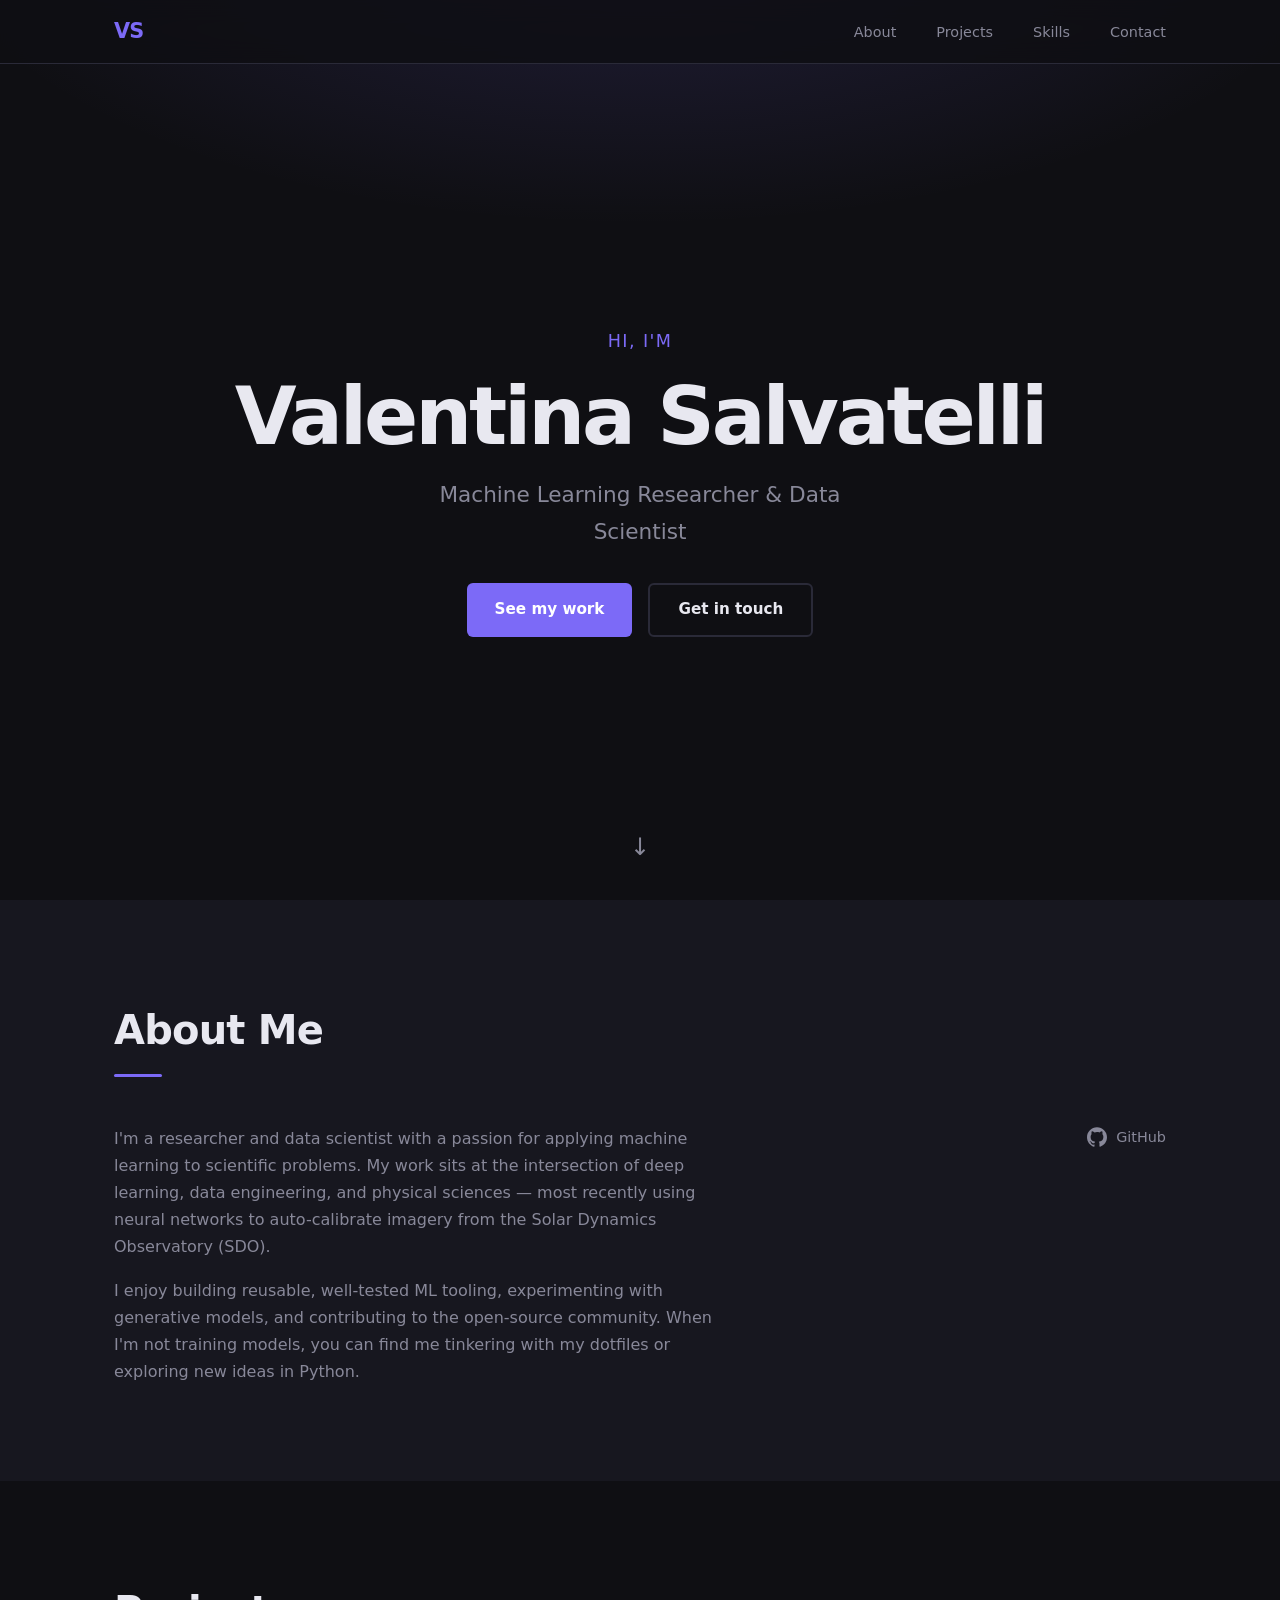
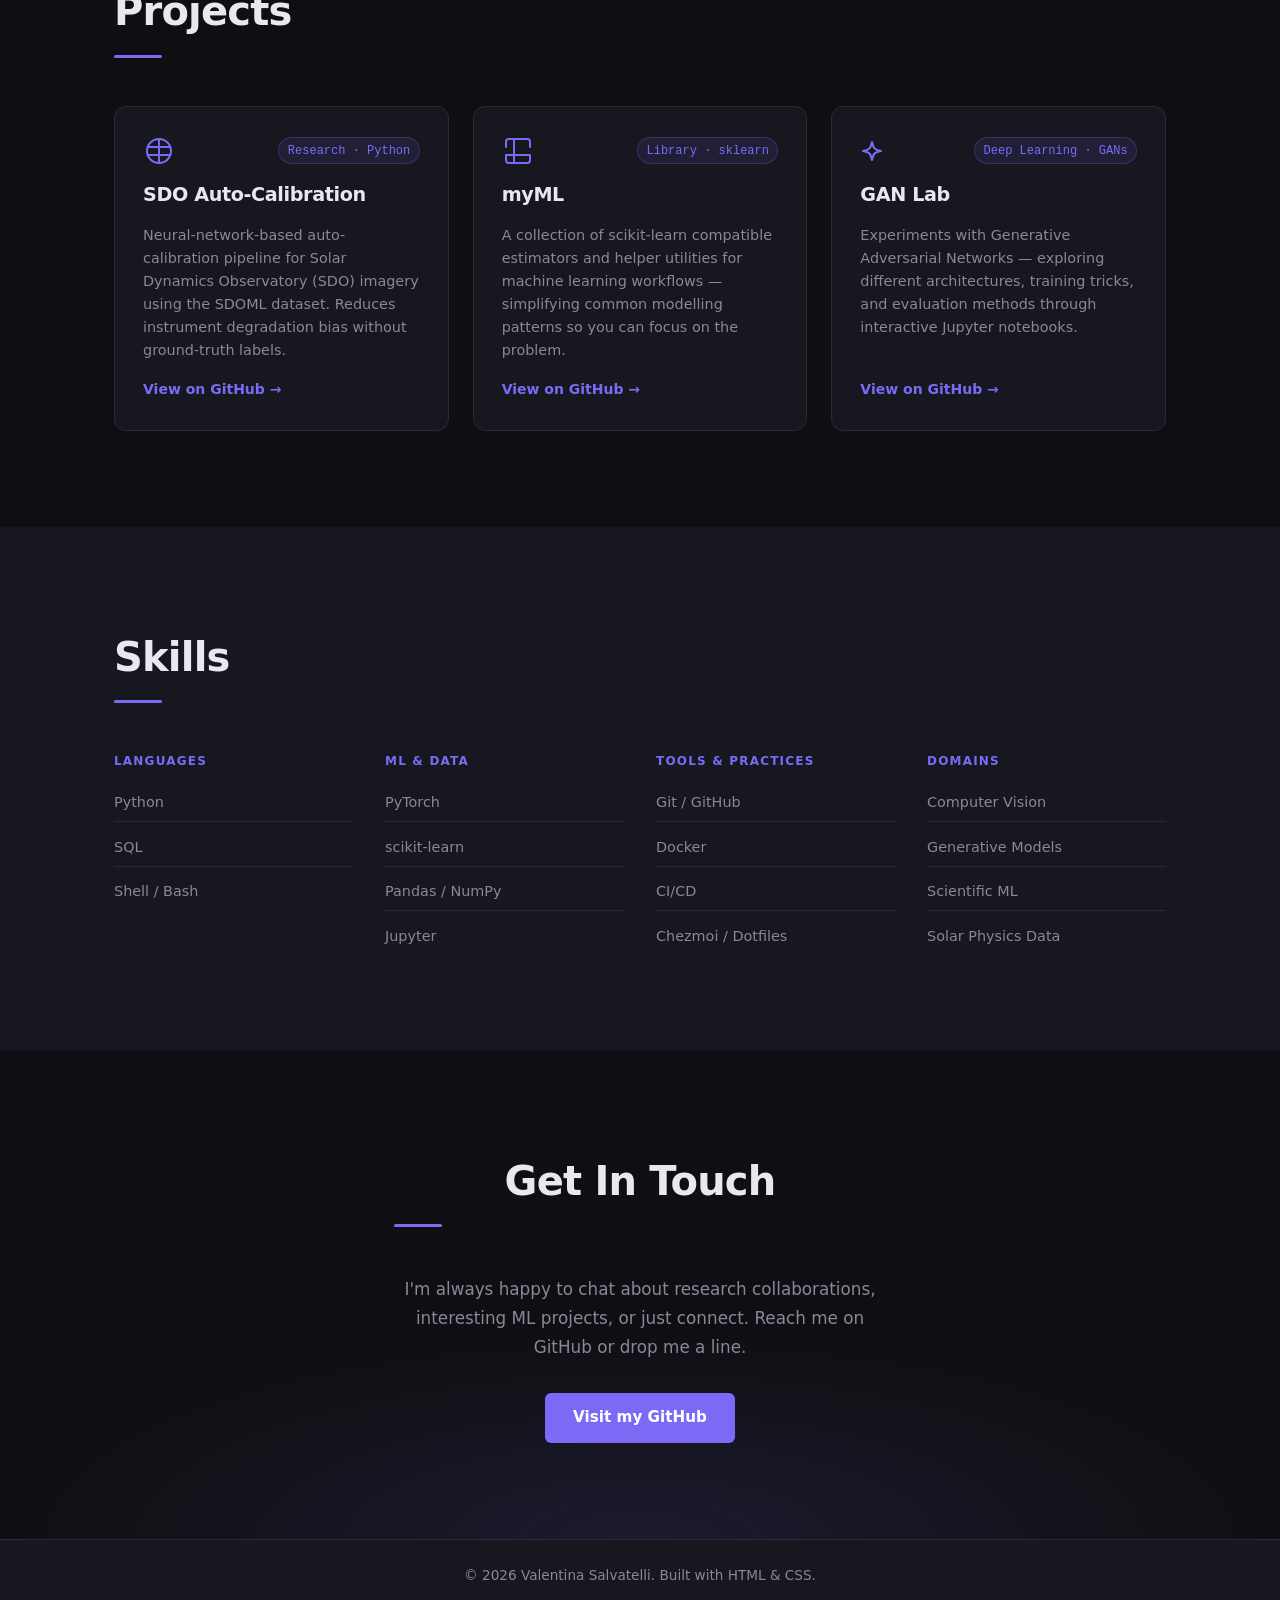
==== index.html @ bac8265a "Add personal website: index.html, style.css, script.js" ====
<!DOCTYPE html>
<html lang="en">
<head>
  <meta charset="UTF-8" />
  <meta name="viewport" content="width=device-width, initial-scale=1.0" />
  <meta name="description" content="Valentina Salvatelli – Machine Learning Researcher & Data Scientist" />
  <title>Valentina Salvatelli</title>
  <link rel="stylesheet" href="style.css" />
</head>
<body>

  <!-- ── Navigation ───────────────────────────────────────────────── -->
  <header>
    <nav class="nav container">
      <a class="nav__logo" href="#hero">VS</a>
      <button class="nav__toggle" aria-label="Toggle menu" aria-expanded="false">
        <span></span><span></span><span></span>
      </button>
      <ul class="nav__links">
        <li><a href="#about">About</a></li>
        <li><a href="#projects">Projects</a></li>
        <li><a href="#skills">Skills</a></li>
        <li><a href="#contact">Contact</a></li>
      </ul>
    </nav>
  </header>

  <main>

    <!-- ── Hero ─────────────────────────────────────────────────────── -->
    <section id="hero" class="hero">
      <div class="hero__inner container">
        <p class="hero__greeting">Hi, I'm</p>
        <h1 class="hero__name">Valentina Salvatelli</h1>
        <p class="hero__tagline">Machine Learning Researcher &amp; Data Scientist</p>
        <div class="hero__cta">
          <a class="btn btn--primary" href="#projects">See my work</a>
          <a class="btn btn--outline" href="#contact">Get in touch</a>
        </div>
      </div>
      <div class="hero__scroll-hint" aria-hidden="true">↓</div>
    </section>

    <!-- ── About ─────────────────────────────────────────────────────── -->
    <section id="about" class="section about">
      <div class="container">
        <h2 class="section__title">About Me</h2>
        <div class="about__grid">
          <div class="about__text">
            <p>
              I'm a researcher and data scientist with a passion for applying
              machine learning to scientific problems. My work sits at the
              intersection of deep learning, data engineering, and physical
              sciences — most recently using neural networks to auto-calibrate
              imagery from the Solar Dynamics Observatory (SDO).
            </p>
            <p>
              I enjoy building reusable, well-tested ML tooling, experimenting
              with generative models, and contributing to the open-source
              community. When I'm not training models, you can find me tinkering
              with my dotfiles or exploring new ideas in Python.
            </p>
          </div>
          <div class="about__links">
            <a class="social-link" href="https://github.com/vale-salvatelli" target="_blank" rel="noopener noreferrer">
              <svg class="social-link__icon" viewBox="0 0 24 24" aria-hidden="true" fill="currentColor">
                <path d="M12 .297c-6.63 0-12 5.373-12 12 0 5.303 3.438 9.8 8.205 11.385.6.113.82-.258.82-.577 0-.285-.01-1.04-.015-2.04-3.338.724-4.042-1.61-4.042-1.61-.546-1.387-1.333-1.756-1.333-1.756-1.089-.745.083-.729.083-.729 1.205.084 1.84 1.236 1.84 1.236 1.07 1.835 2.809 1.305 3.495.998.108-.776.418-1.305.76-1.605-2.665-.3-5.466-1.332-5.466-5.93 0-1.31.465-2.38 1.235-3.22-.135-.303-.54-1.523.105-3.176 0 0 1.005-.322 3.3 1.23a11.52 11.52 0 0 1 3.003-.404c1.02.005 2.047.138 3.006.404 2.29-1.552 3.293-1.23 3.293-1.23.645 1.653.24 2.873.12 3.176.765.84 1.23 1.91 1.23 3.22 0 4.61-2.805 5.625-5.475 5.92.42.36.81 1.096.81 2.22 0 1.605-.015 2.896-.015 3.286 0 .315.21.69.825.57C20.565 22.092 24 17.592 24 12.297c0-6.627-5.373-12-12-12"/>
              </svg>
              GitHub
            </a>
          </div>
        </div>
      </div>
    </section>

    <!-- ── Projects ───────────────────────────────────────────────────── -->
    <section id="projects" class="section projects">
      <div class="container">
        <h2 class="section__title">Projects</h2>
        <div class="projects__grid">

          <article class="card">
            <div class="card__header">
              <svg class="card__icon" viewBox="0 0 24 24" aria-hidden="true" fill="none" stroke="currentColor" stroke-width="1.5">
                <path stroke-linecap="round" stroke-linejoin="round" d="M12 3c4.97 0 9 4.03 9 9s-4.03 9-9 9-9-4.03-9-9 4.03-9 9-9zm0 0v18M3.6 9h16.8M3.6 15h16.8"/>
              </svg>
              <span class="card__tag">Research · Python</span>
            </div>
            <h3 class="card__title">SDO Auto-Calibration</h3>
            <p class="card__desc">
              Neural-network-based auto-calibration pipeline for Solar Dynamics
              Observatory (SDO) imagery using the SDOML dataset. Reduces
              instrument degradation bias without ground-truth labels.
            </p>
            <a class="card__link" href="https://github.com/vale-salvatelli/sdo-autocal_pub" target="_blank" rel="noopener noreferrer">
              View on GitHub →
            </a>
          </article>

          <article class="card">
            <div class="card__header">
              <svg class="card__icon" viewBox="0 0 24 24" aria-hidden="true" fill="none" stroke="currentColor" stroke-width="1.5">
                <path stroke-linecap="round" stroke-linejoin="round" d="M9 3H5a2 2 0 0 0-2 2v4m6-6h10a2 2 0 0 1 2 2v4M9 3v18m0 0h10a2 2 0 0 0 2-2v-4M9 21H5a2 2 0 0 1-2-2v-4m0 0h18"/>
              </svg>
              <span class="card__tag">Library · sklearn</span>
            </div>
            <h3 class="card__title">myML</h3>
            <p class="card__desc">
              A collection of scikit-learn compatible estimators and helper
              utilities for machine learning workflows — simplifying common
              modelling patterns so you can focus on the problem.
            </p>
            <a class="card__link" href="https://github.com/vale-salvatelli/myML" target="_blank" rel="noopener noreferrer">
              View on GitHub →
            </a>
          </article>

          <article class="card">
            <div class="card__header">
              <svg class="card__icon" viewBox="0 0 24 24" aria-hidden="true" fill="none" stroke="currentColor" stroke-width="1.5">
                <path stroke-linecap="round" stroke-linejoin="round" d="M9.813 15.904 9 18.75l-.813-2.846a4.5 4.5 0 0 0-3.09-3.09L2.25 12l2.846-.813a4.5 4.5 0 0 0 3.09-3.09L9 5.25l.813 2.846a4.5 4.5 0 0 0 3.09 3.09L15.75 12l-2.846.813a4.5 4.5 0 0 0-3.09 3.09Z"/>
              </svg>
              <span class="card__tag">Deep Learning · GANs</span>
            </div>
            <h3 class="card__title">GAN Lab</h3>
            <p class="card__desc">
              Experiments with Generative Adversarial Networks — exploring
              different architectures, training tricks, and evaluation methods
              through interactive Jupyter notebooks.
            </p>
            <a class="card__link" href="https://github.com/vale-salvatelli/GAN_Lab" target="_blank" rel="noopener noreferrer">
              View on GitHub →
            </a>
          </article>

        </div>
      </div>
    </section>

    <!-- ── Skills ─────────────────────────────────────────────────────── -->
    <section id="skills" class="section skills">
      <div class="container">
        <h2 class="section__title">Skills</h2>
        <div class="skills__grid">
          <div class="skill-group">
            <h3 class="skill-group__title">Languages</h3>
            <ul class="skill-list">
              <li>Python</li>
              <li>SQL</li>
              <li>Shell / Bash</li>
            </ul>
          </div>
          <div class="skill-group">
            <h3 class="skill-group__title">ML &amp; Data</h3>
            <ul class="skill-list">
              <li>PyTorch</li>
              <li>scikit-learn</li>
              <li>Pandas / NumPy</li>
              <li>Jupyter</li>
            </ul>
          </div>
          <div class="skill-group">
            <h3 class="skill-group__title">Tools &amp; Practices</h3>
            <ul class="skill-list">
              <li>Git / GitHub</li>
              <li>Docker</li>
              <li>CI/CD</li>
              <li>Chezmoi / Dotfiles</li>
            </ul>
          </div>
          <div class="skill-group">
            <h3 class="skill-group__title">Domains</h3>
            <ul class="skill-list">
              <li>Computer Vision</li>
              <li>Generative Models</li>
              <li>Scientific ML</li>
              <li>Solar Physics Data</li>
            </ul>
          </div>
        </div>
      </div>
    </section>

    <!-- ── Contact ────────────────────────────────────────────────────── -->
    <section id="contact" class="section contact">
      <div class="container contact__inner">
        <h2 class="section__title">Get In Touch</h2>
        <p class="contact__text">
          I'm always happy to chat about research collaborations, interesting
          ML projects, or just connect. Reach me on GitHub or drop me a line.
        </p>
        <a class="btn btn--primary" href="https://github.com/vale-salvatelli" target="_blank" rel="noopener noreferrer">
          Visit my GitHub
        </a>
      </div>
    </section>

  </main>

  <!-- ── Footer ────────────────────────────────────────────────────────── -->
  <footer class="footer">
    <div class="container">
      <p>&copy; <span id="year"></span> Valentina Salvatelli. Built with HTML &amp; CSS.</p>
    </div>
  </footer>

  <script src="script.js"></script>
</body>
</html>
---- style.css ----
/* ── Design tokens ──────────────────────────────────────────────────────── */
:root {
  --clr-bg:         #0f0f13;
  --clr-surface:    #17171f;
  --clr-border:     #2a2a38;
  --clr-accent:     #7c6af7;
  --clr-accent-dim: #5a4fd6;
  --clr-text:       #e8e8f0;
  --clr-muted:      #888899;

  --font-sans: "Inter", system-ui, -apple-system, sans-serif;
  --font-mono: "Fira Code", "Cascadia Code", monospace;

  --radius:   0.75rem;
  --radius-sm: 0.375rem;
  --transition: 200ms ease;

  --max-w: 1100px;
  --nav-h: 64px;
}

/* ── Reset ──────────────────────────────────────────────────────────────── */
*, *::before, *::after { box-sizing: border-box; margin: 0; padding: 0; }

html {
  scroll-behavior: smooth;
  scroll-padding-top: var(--nav-h);
}

body {
  background: var(--clr-bg);
  color: var(--clr-text);
  font-family: var(--font-sans);
  font-size: 1rem;
  line-height: 1.7;
  -webkit-font-smoothing: antialiased;
}

img, svg { display: block; }
a { color: inherit; text-decoration: none; }
ul { list-style: none; }
button { cursor: pointer; background: none; border: none; font: inherit; }

/* ── Utilities ──────────────────────────────────────────────────────────── */
.container {
  width: 100%;
  max-width: var(--max-w);
  margin-inline: auto;
  padding-inline: 1.5rem;
}

.section {
  padding-block: 6rem;
}

.section__title {
  font-size: clamp(1.75rem, 4vw, 2.5rem);
  font-weight: 700;
  letter-spacing: -0.02em;
  margin-bottom: 3rem;
}

.section__title::after {
  content: "";
  display: block;
  width: 3rem;
  height: 3px;
  background: var(--clr-accent);
  margin-top: 0.6rem;
  border-radius: 2px;
}

/* ── Buttons ────────────────────────────────────────────────────────────── */
.btn {
  display: inline-flex;
  align-items: center;
  gap: 0.5rem;
  padding: 0.75rem 1.75rem;
  border-radius: var(--radius-sm);
  font-weight: 600;
  font-size: 0.95rem;
  transition: transform var(--transition), box-shadow var(--transition), background var(--transition);
}

.btn:hover { transform: translateY(-2px); }

.btn--primary {
  background: var(--clr-accent);
  color: #fff;
}
.btn--primary:hover {
  background: var(--clr-accent-dim);
  box-shadow: 0 8px 24px rgba(124, 106, 247, 0.35);
}

.btn--outline {
  border: 2px solid var(--clr-border);
  color: var(--clr-text);
}
.btn--outline:hover {
  border-color: var(--clr-accent);
  color: var(--clr-accent);
}

/* ── Navigation ─────────────────────────────────────────────────────────── */
header {
  position: fixed;
  inset-block-start: 0;
  inset-inline: 0;
  z-index: 100;
  background: rgba(15, 15, 19, 0.85);
  backdrop-filter: blur(12px);
  -webkit-backdrop-filter: blur(12px);
  border-bottom: 1px solid var(--clr-border);
  height: var(--nav-h);
}

.nav {
  display: flex;
  align-items: center;
  justify-content: space-between;
  height: 100%;
}

.nav__logo {
  font-size: 1.3rem;
  font-weight: 800;
  letter-spacing: -0.04em;
  color: var(--clr-accent);
}

.nav__links {
  display: flex;
  gap: 2.5rem;
}

.nav__links a {
  font-size: 0.9rem;
  color: var(--clr-muted);
  transition: color var(--transition);
  font-weight: 500;
}
.nav__links a:hover { color: var(--clr-text); }

/* hamburger (hidden on desktop) */
.nav__toggle {
  display: none;
  flex-direction: column;
  gap: 5px;
  padding: 4px;
}
.nav__toggle span {
  display: block;
  width: 24px;
  height: 2px;
  background: var(--clr-text);
  border-radius: 2px;
  transition: transform var(--transition), opacity var(--transition);
}

/* ── Hero ───────────────────────────────────────────────────────────────── */
.hero {
  display: flex;
  flex-direction: column;
  align-items: center;
  justify-content: center;
  min-height: 100svh;
  padding-top: var(--nav-h);
  text-align: center;
  position: relative;

  /* subtle radial glow */
  background:
    radial-gradient(ellipse 80% 50% at 50% -10%, rgba(124, 106, 247, 0.18) 0%, transparent 70%),
    var(--clr-bg);
}

.hero__inner { display: flex; flex-direction: column; align-items: center; gap: 1rem; }

.hero__greeting {
  font-size: 1.1rem;
  color: var(--clr-accent);
  font-weight: 500;
  letter-spacing: 0.08em;
  text-transform: uppercase;
}

.hero__name {
  font-size: clamp(2.5rem, 8vw, 5rem);
  font-weight: 800;
  letter-spacing: -0.04em;
  line-height: 1.1;
}

.hero__tagline {
  font-size: clamp(1rem, 2.5vw, 1.35rem);
  color: var(--clr-muted);
  max-width: 480px;
}

.hero__cta {
  display: flex;
  flex-wrap: wrap;
  gap: 1rem;
  justify-content: center;
  margin-top: 1rem;
}

.hero__scroll-hint {
  position: absolute;
  bottom: 2rem;
  left: 50%;
  transform: translateX(-50%);
  font-size: 1.5rem;
  color: var(--clr-muted);
  animation: bounce 2s infinite;
}

@keyframes bounce {
  0%, 100% { transform: translateX(-50%) translateY(0); }
  50%       { transform: translateX(-50%) translateY(8px); }
}

/* ── About ──────────────────────────────────────────────────────────────── */
.about { background: var(--clr-surface); }

.about__grid {
  display: grid;
  grid-template-columns: 1fr auto;
  gap: 3rem;
  align-items: start;
}

.about__text p {
  color: var(--clr-muted);
  max-width: 620px;
}
.about__text p + p { margin-top: 1rem; }

.about__links { display: flex; flex-direction: column; gap: 0.75rem; }

.social-link {
  display: flex;
  align-items: center;
  gap: 0.6rem;
  color: var(--clr-muted);
  font-size: 0.9rem;
  font-weight: 500;
  transition: color var(--transition);
}
.social-link:hover { color: var(--clr-accent); }
.social-link__icon { width: 1.25rem; height: 1.25rem; flex-shrink: 0; }

/* ── Projects ───────────────────────────────────────────────────────────── */
.projects__grid {
  display: grid;
  grid-template-columns: repeat(auto-fill, minmax(300px, 1fr));
  gap: 1.5rem;
}

.card {
  background: var(--clr-surface);
  border: 1px solid var(--clr-border);
  border-radius: var(--radius);
  padding: 1.75rem;
  display: flex;
  flex-direction: column;
  gap: 0.75rem;
  transition: border-color var(--transition), transform var(--transition), box-shadow var(--transition);
}
.card:hover {
  border-color: var(--clr-accent);
  transform: translateY(-4px);
  box-shadow: 0 16px 40px rgba(0, 0, 0, 0.4);
}

.card__header {
  display: flex;
  align-items: center;
  justify-content: space-between;
}

.card__icon { width: 2rem; height: 2rem; color: var(--clr-accent); }

.card__tag {
  font-size: 0.75rem;
  font-family: var(--font-mono);
  color: var(--clr-accent);
  background: rgba(124, 106, 247, 0.1);
  padding: 0.2em 0.7em;
  border-radius: 100px;
  border: 1px solid rgba(124, 106, 247, 0.25);
}

.card__title {
  font-size: 1.2rem;
  font-weight: 700;
  letter-spacing: -0.02em;
}

.card__desc {
  flex: 1;
  color: var(--clr-muted);
  font-size: 0.9rem;
  line-height: 1.6;
}

.card__link {
  color: var(--clr-accent);
  font-size: 0.875rem;
  font-weight: 600;
  transition: gap var(--transition);
  margin-top: 0.25rem;
}
.card__link:hover { text-decoration: underline; }

/* ── Skills ─────────────────────────────────────────────────────────────── */
.skills { background: var(--clr-surface); }

.skills__grid {
  display: grid;
  grid-template-columns: repeat(auto-fill, minmax(200px, 1fr));
  gap: 2rem;
}

.skill-group__title {
  font-size: 0.75rem;
  text-transform: uppercase;
  letter-spacing: 0.1em;
  color: var(--clr-accent);
  font-weight: 700;
  margin-bottom: 0.75rem;
}

.skill-list {
  display: flex;
  flex-direction: column;
  gap: 0.4rem;
}

.skill-list li {
  font-size: 0.9rem;
  color: var(--clr-muted);
  padding: 0.4rem 0;
  border-bottom: 1px solid var(--clr-border);
}
.skill-list li:last-child { border-bottom: none; }

/* ── Contact ────────────────────────────────────────────────────────────── */
.contact {
  background:
    radial-gradient(ellipse 70% 60% at 50% 100%, rgba(124, 106, 247, 0.12) 0%, transparent 70%),
    var(--clr-bg);
}

.contact__inner {
  max-width: 540px;
  margin-inline: auto;
  text-align: center;
}

.contact__text {
  color: var(--clr-muted);
  margin-bottom: 2rem;
  font-size: 1.05rem;
}

/* ── Footer ─────────────────────────────────────────────────────────────── */
.footer {
  background: var(--clr-surface);
  border-top: 1px solid var(--clr-border);
  padding-block: 1.5rem;
  text-align: center;
  font-size: 0.85rem;
  color: var(--clr-muted);
}

/* ── Responsive ─────────────────────────────────────────────────────────── */
@media (max-width: 700px) {
  .nav__links {
    display: none;
    position: absolute;
    inset-block-start: var(--nav-h);
    inset-inline: 0;
    flex-direction: column;
    gap: 0;
    background: var(--clr-surface);
    border-bottom: 1px solid var(--clr-border);
    padding-block: 1rem;
  }

  .nav__links.is-open { display: flex; }

  .nav__links a {
    padding: 0.75rem 1.5rem;
    font-size: 1rem;
  }

  .nav__toggle { display: flex; }

  /* Animated hamburger → ✕ */
  .nav__toggle[aria-expanded="true"] span:nth-child(1) { transform: translateY(7px) rotate(45deg); }
  .nav__toggle[aria-expanded="true"] span:nth-child(2) { opacity: 0; }
  .nav__toggle[aria-expanded="true"] span:nth-child(3) { transform: translateY(-7px) rotate(-45deg); }

  .about__grid {
    grid-template-columns: 1fr;
    gap: 2rem;
  }

  .section { padding-block: 4rem; }
}
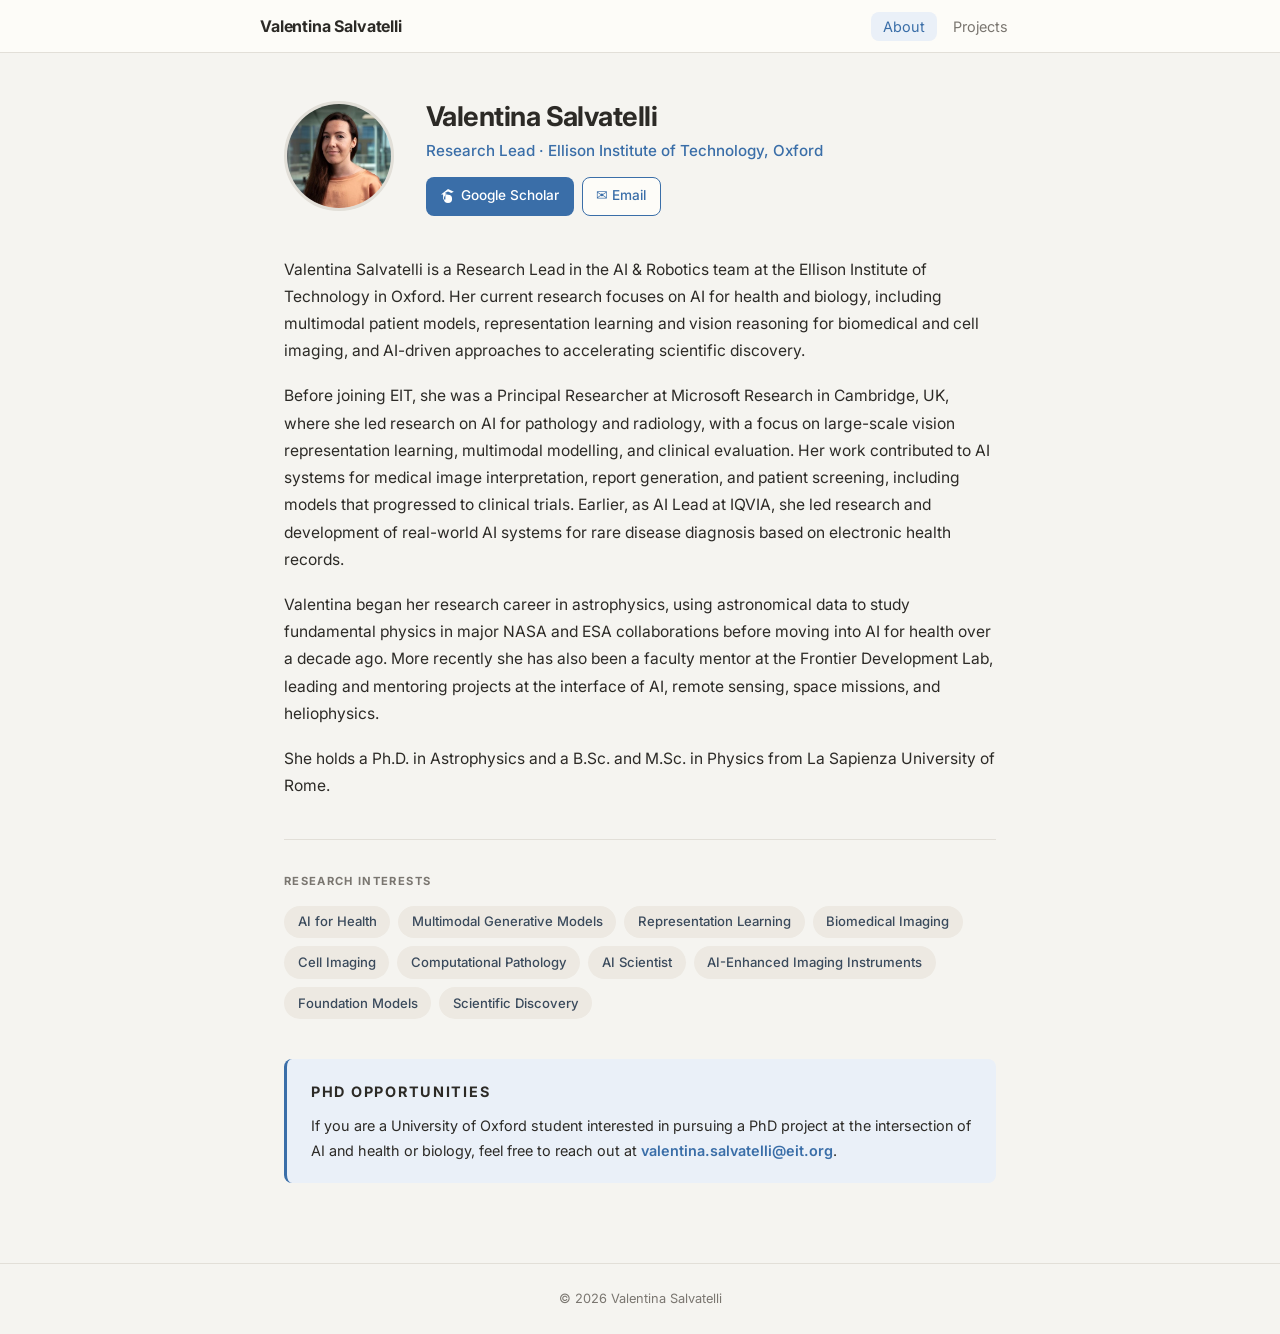
==== commit ae908276: "Initial website" ====
--- a/index.html
+++ b/index.html
@@ -3,207 +3,110 @@
 <head>
   <meta charset="UTF-8" />
   <meta name="viewport" content="width=device-width, initial-scale=1.0" />
-  <meta name="description" content="Valentina Salvatelli – Machine Learning Researcher & Data Scientist" />
   <title>Valentina Salvatelli</title>
+  <meta name="description" content="Research Lead at the Ellison Institute of Technology. AI for health and biology." />
   <link rel="stylesheet" href="style.css" />
 </head>
 <body>
 
-  <!-- ── Navigation ───────────────────────────────────────────────── -->
-  <header>
-    <nav class="nav container">
-      <a class="nav__logo" href="#hero">VS</a>
-      <button class="nav__toggle" aria-label="Toggle menu" aria-expanded="false">
-        <span></span><span></span><span></span>
-      </button>
-      <ul class="nav__links">
-        <li><a href="#about">About</a></li>
-        <li><a href="#projects">Projects</a></li>
-        <li><a href="#skills">Skills</a></li>
-        <li><a href="#contact">Contact</a></li>
+  <!-- ── Navigation ── -->
+  <nav>
+    <div class="nav-inner">
+      <a class="nav-brand" href="index.html">Valentina Salvatelli</a>
+      <ul class="nav-links">
+        <li><a href="index.html" class="active">About</a></li>
+        <li><a href="projects.html">Projects</a></li>
       </ul>
-    </nav>
-  </header>
+    </div>
+  </nav>
 
+  <!-- ── Main ── -->
   <main>
 
-    <!-- ── Hero ─────────────────────────────────────────────────────── -->
-    <section id="hero" class="hero">
-      <div class="hero__inner container">
-        <p class="hero__greeting">Hi, I'm</p>
-        <h1 class="hero__name">Valentina Salvatelli</h1>
-        <p class="hero__tagline">Machine Learning Researcher &amp; Data Scientist</p>
-        <div class="hero__cta">
-          <a class="btn btn--primary" href="#projects">See my work</a>
-          <a class="btn btn--outline" href="#contact">Get in touch</a>
+    <!-- Profile header -->
+    <div class="profile-header">
+      <img class="profile-photo" src="photo.jpg" alt="Valentina Salvatelli" />
+
+      <div class="profile-info">
+        <h1>Valentina Salvatelli</h1>
+        <p class="role">Research Lead · Ellison Institute of Technology, Oxford</p>
+        <div class="profile-links">
+          <a class="btn btn-primary"
+             href="https://scholar.google.com/citations?user=rnFXIR4AAAAJ&hl=it"
+             target="_blank" rel="noopener">
+            <svg width="14" height="14" viewBox="0 0 24 24" fill="currentColor" aria-hidden="true">
+              <path d="M12 24a7 7 0 1 1 0-14 7 7 0 0 1 0 14zm0-24L0 9.5h3.64v8.43h3.93V9.5H12l10-4.77L12 0zM12 4.11l5.55 2.64L12 9.38 6.45 6.75 12 4.11z"/>
+            </svg>
+            Google Scholar
+          </a>
+          <a class="btn btn-outline"
+             href="mailto:valentina.salvatelli@eit.org"> 
+            ✉ Email
+          </a>
         </div>
       </div>
-      <div class="hero__scroll-hint" aria-hidden="true">↓</div>
-    </section>
+    </div>
 
-    <!-- ── About ─────────────────────────────────────────────────────── -->
-    <section id="about" class="section about">
-      <div class="container">
-        <h2 class="section__title">About Me</h2>
-        <div class="about__grid">
-          <div class="about__text">
-            <p>
-              I'm a researcher and data scientist with a passion for applying
-              machine learning to scientific problems. My work sits at the
-              intersection of deep learning, data engineering, and physical
-              sciences — most recently using neural networks to auto-calibrate
-              imagery from the Solar Dynamics Observatory (SDO).
-            </p>
-            <p>
-              I enjoy building reusable, well-tested ML tooling, experimenting
-              with generative models, and contributing to the open-source
-              community. When I'm not training models, you can find me tinkering
-              with my dotfiles or exploring new ideas in Python.
-            </p>
-          </div>
-          <div class="about__links">
-            <a class="social-link" href="https://github.com/vale-salvatelli" target="_blank" rel="noopener noreferrer">
-              <svg class="social-link__icon" viewBox="0 0 24 24" aria-hidden="true" fill="currentColor">
-                <path d="M12 .297c-6.63 0-12 5.373-12 12 0 5.303 3.438 9.8 8.205 11.385.6.113.82-.258.82-.577 0-.285-.01-1.04-.015-2.04-3.338.724-4.042-1.61-4.042-1.61-.546-1.387-1.333-1.756-1.333-1.756-1.089-.745.083-.729.083-.729 1.205.084 1.84 1.236 1.84 1.236 1.07 1.835 2.809 1.305 3.495.998.108-.776.418-1.305.76-1.605-2.665-.3-5.466-1.332-5.466-5.93 0-1.31.465-2.38 1.235-3.22-.135-.303-.54-1.523.105-3.176 0 0 1.005-.322 3.3 1.23a11.52 11.52 0 0 1 3.003-.404c1.02.005 2.047.138 3.006.404 2.29-1.552 3.293-1.23 3.293-1.23.645 1.653.24 2.873.12 3.176.765.84 1.23 1.91 1.23 3.22 0 4.61-2.805 5.625-5.475 5.92.42.36.81 1.096.81 2.22 0 1.605-.015 2.896-.015 3.286 0 .315.21.69.825.57C20.565 22.092 24 17.592 24 12.297c0-6.627-5.373-12-12-12"/>
-              </svg>
-              GitHub
-            </a>
-          </div>
-        </div>
+    <!-- Bio -->
+    <section class="bio" aria-label="Biography">
+  <p>
+    Valentina Salvatelli is a Research Lead in the AI & Robotics team at the Ellison Institute of
+    Technology in Oxford. Her current research focuses on AI for health and biology, including
+    multimodal patient models, representation learning and vision reasoning for biomedical and
+    cell imaging, and AI-driven approaches to accelerating scientific discovery.
+  </p>
+  <p>
+    Before joining EIT, she was a Principal Researcher at Microsoft Research in Cambridge, UK,
+    where she led research on AI for pathology and radiology, with a focus on large-scale vision
+    representation learning, multimodal modelling, and clinical evaluation. Her work contributed
+    to AI systems for medical image interpretation, report generation, and patient screening,
+    including models that progressed to clinical trials. Earlier, as AI Lead at IQVIA, she led
+    research and development of real-world AI systems for rare disease diagnosis based on
+    electronic health records.
+  </p>
+  <p>
+    Valentina began her research career in astrophysics, using astronomical data to study fundamental
+    physics in major NASA and ESA collaborations before moving into AI for health over a decade
+    ago. More recently she has also been a faculty mentor at the Frontier Development Lab, leading and
+    mentoring projects at the interface of AI, remote sensing, space missions, and heliophysics.
+  </p>
+  <p>
+    She holds a Ph.D. in Astrophysics and a B.Sc. and M.Sc. in Physics from La Sapienza University of Rome.
+  </p>
+</section>
+    <!-- Research interests -->
+    <section class="research-section" aria-label="Research interests">
+      <p class="section-title">Research Interests</p>
+      <div class="tags">
+        <span class="tag">AI for Health</span>
+        <span class="tag">Multimodal Generative Models</span>
+        <span class="tag">Representation Learning</span>
+        <span class="tag">Biomedical Imaging</span>
+        <span class="tag">Cell Imaging</span>
+        <span class="tag">Computational Pathology</span>
+        <span class="tag">AI Scientist</span>
+        <span class="tag">AI-Enhanced Imaging Instruments</span>
+        <span class="tag">Foundation Models</span>
+        <span class="tag">Scientific Discovery</span>
       </div>
     </section>
 
-    <!-- ── Projects ───────────────────────────────────────────────────── -->
-    <section id="projects" class="section projects">
-      <div class="container">
-        <h2 class="section__title">Projects</h2>
-        <div class="projects__grid">
-
-          <article class="card">
-            <div class="card__header">
-              <svg class="card__icon" viewBox="0 0 24 24" aria-hidden="true" fill="none" stroke="currentColor" stroke-width="1.5">
-                <path stroke-linecap="round" stroke-linejoin="round" d="M12 3c4.97 0 9 4.03 9 9s-4.03 9-9 9-9-4.03-9-9 4.03-9 9-9zm0 0v18M3.6 9h16.8M3.6 15h16.8"/>
-              </svg>
-              <span class="card__tag">Research · Python</span>
-            </div>
-            <h3 class="card__title">SDO Auto-Calibration</h3>
-            <p class="card__desc">
-              Neural-network-based auto-calibration pipeline for Solar Dynamics
-              Observatory (SDO) imagery using the SDOML dataset. Reduces
-              instrument degradation bias without ground-truth labels.
-            </p>
-            <a class="card__link" href="https://github.com/vale-salvatelli/sdo-autocal_pub" target="_blank" rel="noopener noreferrer">
-              View on GitHub →
-            </a>
-          </article>
-
-          <article class="card">
-            <div class="card__header">
-              <svg class="card__icon" viewBox="0 0 24 24" aria-hidden="true" fill="none" stroke="currentColor" stroke-width="1.5">
-                <path stroke-linecap="round" stroke-linejoin="round" d="M9 3H5a2 2 0 0 0-2 2v4m6-6h10a2 2 0 0 1 2 2v4M9 3v18m0 0h10a2 2 0 0 0 2-2v-4M9 21H5a2 2 0 0 1-2-2v-4m0 0h18"/>
-              </svg>
-              <span class="card__tag">Library · sklearn</span>
-            </div>
-            <h3 class="card__title">myML</h3>
-            <p class="card__desc">
-              A collection of scikit-learn compatible estimators and helper
-              utilities for machine learning workflows — simplifying common
-              modelling patterns so you can focus on the problem.
-            </p>
-            <a class="card__link" href="https://github.com/vale-salvatelli/myML" target="_blank" rel="noopener noreferrer">
-              View on GitHub →
-            </a>
-          </article>
-
-          <article class="card">
-            <div class="card__header">
-              <svg class="card__icon" viewBox="0 0 24 24" aria-hidden="true" fill="none" stroke="currentColor" stroke-width="1.5">
-                <path stroke-linecap="round" stroke-linejoin="round" d="M9.813 15.904 9 18.75l-.813-2.846a4.5 4.5 0 0 0-3.09-3.09L2.25 12l2.846-.813a4.5 4.5 0 0 0 3.09-3.09L9 5.25l.813 2.846a4.5 4.5 0 0 0 3.09 3.09L15.75 12l-2.846.813a4.5 4.5 0 0 0-3.09 3.09Z"/>
-              </svg>
-              <span class="card__tag">Deep Learning · GANs</span>
-            </div>
-            <h3 class="card__title">GAN Lab</h3>
-            <p class="card__desc">
-              Experiments with Generative Adversarial Networks — exploring
-              different architectures, training tricks, and evaluation methods
-              through interactive Jupyter notebooks.
-            </p>
-            <a class="card__link" href="https://github.com/vale-salvatelli/GAN_Lab" target="_blank" rel="noopener noreferrer">
-              View on GitHub →
-            </a>
-          </article>
-
-        </div>
-      </div>
-    </section>
-
-    <!-- ── Skills ─────────────────────────────────────────────────────── -->
-    <section id="skills" class="section skills">
-      <div class="container">
-        <h2 class="section__title">Skills</h2>
-        <div class="skills__grid">
-          <div class="skill-group">
-            <h3 class="skill-group__title">Languages</h3>
-            <ul class="skill-list">
-              <li>Python</li>
-              <li>SQL</li>
-              <li>Shell / Bash</li>
-            </ul>
-          </div>
-          <div class="skill-group">
-            <h3 class="skill-group__title">ML &amp; Data</h3>
-            <ul class="skill-list">
-              <li>PyTorch</li>
-              <li>scikit-learn</li>
-              <li>Pandas / NumPy</li>
-              <li>Jupyter</li>
-            </ul>
-          </div>
-          <div class="skill-group">
-            <h3 class="skill-group__title">Tools &amp; Practices</h3>
-            <ul class="skill-list">
-              <li>Git / GitHub</li>
-              <li>Docker</li>
-              <li>CI/CD</li>
-              <li>Chezmoi / Dotfiles</li>
-            </ul>
-          </div>
-          <div class="skill-group">
-            <h3 class="skill-group__title">Domains</h3>
-            <ul class="skill-list">
-              <li>Computer Vision</li>
-              <li>Generative Models</li>
-              <li>Scientific ML</li>
-              <li>Solar Physics Data</li>
-            </ul>
-          </div>
-        </div>
-      </div>
-    </section>
-
-    <!-- ── Contact ────────────────────────────────────────────────────── -->
-    <section id="contact" class="section contact">
-      <div class="container contact__inner">
-        <h2 class="section__title">Get In Touch</h2>
-        <p class="contact__text">
-          I'm always happy to chat about research collaborations, interesting
-          ML projects, or just connect. Reach me on GitHub or drop me a line.
-        </p>
-        <a class="btn btn--primary" href="https://github.com/vale-salvatelli" target="_blank" rel="noopener noreferrer">
-          Visit my GitHub
-        </a>
-      </div>
+    <!-- PhD / contact callout -->
+    <section class="contact-section" aria-label="PhD opportunities">
+      <p class="section-title" style="margin-bottom:0.5rem;">PhD Opportunities</p>
+      <p>
+        If you are a University of Oxford student interested in pursuing a PhD project at the
+        intersection of AI and health or biology, feel free to reach out at
+        <a href="mailto:valentina.salvatelli@eit.org">valentina.salvatelli@eit.org</a>.
+      </p>
     </section>
 
   </main>
 
-  <!-- ── Footer ────────────────────────────────────────────────────────── -->
-  <footer class="footer">
-    <div class="container">
-      <p>&copy; <span id="year"></span> Valentina Salvatelli. Built with HTML &amp; CSS.</p>
-    </div>
+  <footer>
+    <p>&copy; <span id="yr"></span> Valentina Salvatelli</p>
   </footer>
 
-  <script src="script.js"></script>
+  <script>document.getElementById('yr').textContent = new Date().getFullYear();</script>
 </body>
 </html>
--- a/style.css
+++ b/style.css
@@ -1,412 +1,308 @@
-/* ── Design tokens ──────────────────────────────────────────────────────── */
+@import url('https://fonts.googleapis.com/css2?family=Inter:wght@400;500;600;700&display=swap');
+
+/* ─── Reset & base ─────────────────────────────────────────── */
+*, *::before, *::after { box-sizing: border-box; margin: 0; padding: 0; }
+
 :root {
-  --clr-bg:         #0f0f13;
-  --clr-surface:    #17171f;
-  --clr-border:     #2a2a38;
-  --clr-accent:     #7c6af7;
-  --clr-accent-dim: #5a4fd6;
-  --clr-text:       #e8e8f0;
-  --clr-muted:      #888899;
-
-  --font-sans: "Inter", system-ui, -apple-system, sans-serif;
-  --font-mono: "Fira Code", "Cascadia Code", monospace;
-
-  --radius:   0.75rem;
-  --radius-sm: 0.375rem;
-  --transition: 200ms ease;
-
-  --max-w: 1100px;
-  --nav-h: 64px;
-}
-
-/* ── Reset ──────────────────────────────────────────────────────────────── */
-*, *::before, *::after { box-sizing: border-box; margin: 0; padding: 0; }
-
-html {
-  scroll-behavior: smooth;
-  scroll-padding-top: var(--nav-h);
-}
+  --bg:        #f5f4f0;
+  --surface:   #fdfcf8;
+  --border:    #e2dfd8;
+  --text:      #2c2a26;
+  --muted:     #7a7670;
+  --accent:    #3a6ea8;
+  --accent-lt: #eaf0f8;
+  --tag-bg:    #ede9e2;
+  --tag-fg:    #3a4a5c;
+  --radius:    8px;
+  --max-w:     760px;
+  --mono:      'SFMono-Regular', Consolas, 'Liberation Mono', Menlo, monospace;
+}
+
+html { font-size: 16px; scroll-behavior: smooth; }
 
 body {
-  background: var(--clr-bg);
-  color: var(--clr-text);
-  font-family: var(--font-sans);
+  background: var(--bg);
+  color: var(--text);
+  font-family: 'Inter', -apple-system, BlinkMacSystemFont, 'Segoe UI', Roboto, Helvetica, Arial, sans-serif;
+  line-height: 1.75;
+  -webkit-font-smoothing: antialiased;
+}
+
+/* ─── Nav ──────────────────────────────────────────────────── */
+nav {
+  position: sticky;
+  top: 0;
+  z-index: 100;
+  background: var(--surface);
+  border-bottom: 1px solid var(--border);
+  padding: 0 1.5rem;
+}
+
+.nav-inner {
+  max-width: var(--max-w);
+  margin: 0 auto;
+  display: flex;
+  align-items: center;
+  justify-content: space-between;
+  height: 3.25rem;
+}
+
+.nav-brand {
+  font-weight: 700;
   font-size: 1rem;
-  line-height: 1.7;
-  -webkit-font-smoothing: antialiased;
-}
-
-img, svg { display: block; }
-a { color: inherit; text-decoration: none; }
-ul { list-style: none; }
-button { cursor: pointer; background: none; border: none; font: inherit; }
-
-/* ── Utilities ──────────────────────────────────────────────────────────── */
-.container {
-  width: 100%;
+  color: var(--text);
+  text-decoration: none;
+  letter-spacing: -0.01em;
+}
+
+.nav-links {
+  display: flex;
+  gap: 0.25rem;
+  list-style: none;
+}
+
+.nav-links a {
+  text-decoration: none;
+  color: var(--muted);
+  font-size: 0.9rem;
+  padding: 0.35rem 0.75rem;
+  border-radius: var(--radius);
+  transition: color 0.15s, background 0.15s;
+}
+
+.nav-links a:hover,
+.nav-links a.active {
+  color: var(--accent);
+  background: var(--accent-lt);
+}
+
+/* ─── Main container ───────────────────────────────────────── */
+main {
   max-width: var(--max-w);
-  margin-inline: auto;
-  padding-inline: 1.5rem;
-}
-
-.section {
-  padding-block: 6rem;
-}
-
-.section__title {
-  font-size: clamp(1.75rem, 4vw, 2.5rem);
+  margin: 0 auto;
+  padding: 3rem 1.5rem 5rem;
+}
+
+/* ─── About page ───────────────────────────────────────────── */
+.profile-header {
+  display: flex;
+  align-items: flex-start;
+  gap: 2rem;
+  margin-bottom: 2.5rem;
+}
+
+.profile-photo {
+  width: 110px;
+  height: 110px;
+  border-radius: 50%;
+  object-fit: cover;
+  flex-shrink: 0;
+  border: 3px solid var(--border);
+  background: var(--border);
+}
+
+.profile-photo-placeholder {
+  width: 110px;
+  height: 110px;
+  border-radius: 50%;
+  flex-shrink: 0;
+  background: var(--accent-lt);
+  border: 3px solid var(--border);
+  display: flex;
+  align-items: center;
+  justify-content: center;
+  font-size: 2.5rem;
+  color: var(--accent);
+}
+
+.profile-info h1 {
+  font-size: 1.7rem;
   font-weight: 700;
+  line-height: 1.2;
+  margin-bottom: 0.3rem;
   letter-spacing: -0.02em;
-  margin-bottom: 3rem;
-}
-
-.section__title::after {
-  content: "";
-  display: block;
-  width: 3rem;
-  height: 3px;
-  background: var(--clr-accent);
-  margin-top: 0.6rem;
-  border-radius: 2px;
-}
-
-/* ── Buttons ────────────────────────────────────────────────────────────── */
+}
+
+.profile-info .role {
+  color: var(--accent);
+  font-size: 0.95rem;
+  font-weight: 500;
+  margin-bottom: 0.75rem;
+}
+
+.profile-links {
+  display: flex;
+  flex-wrap: wrap;
+  gap: 0.5rem;
+}
+
 .btn {
   display: inline-flex;
   align-items: center;
+  gap: 0.4rem;
+  padding: 0.4rem 0.85rem;
+  border-radius: var(--radius);
+  font-size: 0.85rem;
+  font-weight: 500;
+  text-decoration: none;
+  transition: background 0.15s, color 0.15s;
+  border: 1px solid transparent;
+}
+
+.btn-primary {
+  background: var(--accent);
+  color: #fff;
+}
+.btn-primary:hover { background: #245888; }
+
+.btn-outline {
+  background: var(--surface);
+  color: var(--accent);
+  border-color: var(--accent);
+}
+.btn-outline:hover { background: var(--accent-lt); }
+
+/* ─── Bio ──────────────────────────────────────────────────── */
+.bio p {
+  margin-bottom: 1.1rem;
+  color: var(--text);
+  font-size: 0.975rem;
+}
+
+.bio p:last-child { margin-bottom: 0; }
+
+/* ─── Section titles ───────────────────────────────────────── */
+.section-title {
+  font-size: 0.7rem;
+  font-weight: 700;
+  letter-spacing: 0.12em;
+  text-transform: uppercase;
+  color: var(--muted);
+  margin-bottom: 0.85rem;
+}
+
+/* ─── Research interests ───────────────────────────────────── */
+.research-section {
+  margin-top: 2.5rem;
+  padding-top: 2rem;
+  border-top: 1px solid var(--border);
+}
+
+.tags {
+  display: flex;
+  flex-wrap: wrap;
   gap: 0.5rem;
-  padding: 0.75rem 1.75rem;
-  border-radius: var(--radius-sm);
+}
+
+.tag {
+  background: var(--tag-bg);
+  color: var(--tag-fg);
+  border-radius: 999px;
+  padding: 0.3rem 0.85rem;
+  font-size: 0.82rem;
+  font-weight: 500;
+}
+
+/* ─── Contact / PhD section ────────────────────────────────── */
+.contact-section {
+  margin-top: 2.5rem;
+  padding: 1.25rem 1.5rem;
+  background: var(--accent-lt);
+  border-radius: var(--radius);
+  border-left: 3px solid var(--accent);
+}
+
+.contact-section p {
+  font-size: 0.9rem;
+  color: var(--text);
+}
+
+.contact-section a {
+  color: var(--accent);
   font-weight: 600;
+  text-decoration: none;
+}
+.contact-section a:hover { text-decoration: underline; }
+
+/* ─── Projects page ────────────────────────────────────────── */
+.projects-intro {
+  margin-bottom: 2.5rem;
+  color: var(--muted);
   font-size: 0.95rem;
-  transition: transform var(--transition), box-shadow var(--transition), background var(--transition);
-}
-
-.btn:hover { transform: translateY(-2px); }
-
-.btn--primary {
-  background: var(--clr-accent);
-  color: #fff;
-}
-.btn--primary:hover {
-  background: var(--clr-accent-dim);
-  box-shadow: 0 8px 24px rgba(124, 106, 247, 0.35);
-}
-
-.btn--outline {
-  border: 2px solid var(--clr-border);
-  color: var(--clr-text);
-}
-.btn--outline:hover {
-  border-color: var(--clr-accent);
-  color: var(--clr-accent);
-}
-
-/* ── Navigation ─────────────────────────────────────────────────────────── */
-header {
-  position: fixed;
-  inset-block-start: 0;
-  inset-inline: 0;
-  z-index: 100;
-  background: rgba(15, 15, 19, 0.85);
-  backdrop-filter: blur(12px);
-  -webkit-backdrop-filter: blur(12px);
-  border-bottom: 1px solid var(--clr-border);
-  height: var(--nav-h);
-}
-
-.nav {
-  display: flex;
-  align-items: center;
+}
+
+.projects-grid {
+  display: grid;
+  grid-template-columns: 1fr;
+  gap: 1.25rem;
+}
+
+.project-card {
+  background: var(--surface);
+  border: 1px solid var(--border);
+  border-radius: var(--radius);
+  padding: 1.35rem 1.5rem;
+  transition: box-shadow 0.15s, border-color 0.15s;
+}
+
+.project-card:hover {
+  border-color: var(--accent);
+  box-shadow: 0 2px 12px rgba(45, 106, 159, 0.1);
+}
+
+.project-card-header {
+  display: flex;
+  align-items: baseline;
   justify-content: space-between;
-  height: 100%;
-}
-
-.nav__logo {
-  font-size: 1.3rem;
-  font-weight: 800;
-  letter-spacing: -0.04em;
-  color: var(--clr-accent);
-}
-
-.nav__links {
-  display: flex;
-  gap: 2.5rem;
-}
-
-.nav__links a {
+  gap: 1rem;
+  margin-bottom: 0.6rem;
+  flex-wrap: wrap;
+}
+
+.project-card h2 {
+  font-size: 1.05rem;
+  font-weight: 700;
+  color: var(--text);
+}
+
+.project-badge {
+  font-size: 0.72rem;
+  font-weight: 600;
+  padding: 0.2rem 0.6rem;
+  border-radius: 999px;
+  background: var(--tag-bg);
+  color: var(--tag-fg);
+  white-space: nowrap;
+  flex-shrink: 0;
+}
+
+.project-card .desc {
   font-size: 0.9rem;
-  color: var(--clr-muted);
-  transition: color var(--transition);
-  font-weight: 500;
-}
-.nav__links a:hover { color: var(--clr-text); }
-
-/* hamburger (hidden on desktop) */
-.nav__toggle {
-  display: none;
-  flex-direction: column;
-  gap: 5px;
-  padding: 4px;
-}
-.nav__toggle span {
-  display: block;
-  width: 24px;
-  height: 2px;
-  background: var(--clr-text);
-  border-radius: 2px;
-  transition: transform var(--transition), opacity var(--transition);
-}
-
-/* ── Hero ───────────────────────────────────────────────────────────────── */
-.hero {
-  display: flex;
-  flex-direction: column;
-  align-items: center;
-  justify-content: center;
-  min-height: 100svh;
-  padding-top: var(--nav-h);
+  color: var(--muted);
+  margin-bottom: 1rem;
+  line-height: 1.6;
+}
+
+.project-card .tags { margin-bottom: 1rem; }
+
+.project-links {
+  display: flex;
+  flex-wrap: wrap;
+  gap: 0.5rem;
+}
+
+/* ─── Footer ───────────────────────────────────────────────── */
+footer {
+  border-top: 1px solid var(--border);
   text-align: center;
-  position: relative;
-
-  /* subtle radial glow */
-  background:
-    radial-gradient(ellipse 80% 50% at 50% -10%, rgba(124, 106, 247, 0.18) 0%, transparent 70%),
-    var(--clr-bg);
-}
-
-.hero__inner { display: flex; flex-direction: column; align-items: center; gap: 1rem; }
-
-.hero__greeting {
-  font-size: 1.1rem;
-  color: var(--clr-accent);
-  font-weight: 500;
-  letter-spacing: 0.08em;
-  text-transform: uppercase;
-}
-
-.hero__name {
-  font-size: clamp(2.5rem, 8vw, 5rem);
-  font-weight: 800;
-  letter-spacing: -0.04em;
-  line-height: 1.1;
-}
-
-.hero__tagline {
-  font-size: clamp(1rem, 2.5vw, 1.35rem);
-  color: var(--clr-muted);
-  max-width: 480px;
-}
-
-.hero__cta {
-  display: flex;
-  flex-wrap: wrap;
-  gap: 1rem;
-  justify-content: center;
-  margin-top: 1rem;
-}
-
-.hero__scroll-hint {
-  position: absolute;
-  bottom: 2rem;
-  left: 50%;
-  transform: translateX(-50%);
-  font-size: 1.5rem;
-  color: var(--clr-muted);
-  animation: bounce 2s infinite;
-}
-
-@keyframes bounce {
-  0%, 100% { transform: translateX(-50%) translateY(0); }
-  50%       { transform: translateX(-50%) translateY(8px); }
-}
-
-/* ── About ──────────────────────────────────────────────────────────────── */
-.about { background: var(--clr-surface); }
-
-.about__grid {
-  display: grid;
-  grid-template-columns: 1fr auto;
-  gap: 3rem;
-  align-items: start;
-}
-
-.about__text p {
-  color: var(--clr-muted);
-  max-width: 620px;
-}
-.about__text p + p { margin-top: 1rem; }
-
-.about__links { display: flex; flex-direction: column; gap: 0.75rem; }
-
-.social-link {
-  display: flex;
-  align-items: center;
-  gap: 0.6rem;
-  color: var(--clr-muted);
-  font-size: 0.9rem;
-  font-weight: 500;
-  transition: color var(--transition);
-}
-.social-link:hover { color: var(--clr-accent); }
-.social-link__icon { width: 1.25rem; height: 1.25rem; flex-shrink: 0; }
-
-/* ── Projects ───────────────────────────────────────────────────────────── */
-.projects__grid {
-  display: grid;
-  grid-template-columns: repeat(auto-fill, minmax(300px, 1fr));
-  gap: 1.5rem;
-}
-
-.card {
-  background: var(--clr-surface);
-  border: 1px solid var(--clr-border);
-  border-radius: var(--radius);
-  padding: 1.75rem;
-  display: flex;
-  flex-direction: column;
-  gap: 0.75rem;
-  transition: border-color var(--transition), transform var(--transition), box-shadow var(--transition);
-}
-.card:hover {
-  border-color: var(--clr-accent);
-  transform: translateY(-4px);
-  box-shadow: 0 16px 40px rgba(0, 0, 0, 0.4);
-}
-
-.card__header {
-  display: flex;
-  align-items: center;
-  justify-content: space-between;
-}
-
-.card__icon { width: 2rem; height: 2rem; color: var(--clr-accent); }
-
-.card__tag {
-  font-size: 0.75rem;
-  font-family: var(--font-mono);
-  color: var(--clr-accent);
-  background: rgba(124, 106, 247, 0.1);
-  padding: 0.2em 0.7em;
-  border-radius: 100px;
-  border: 1px solid rgba(124, 106, 247, 0.25);
-}
-
-.card__title {
-  font-size: 1.2rem;
-  font-weight: 700;
-  letter-spacing: -0.02em;
-}
-
-.card__desc {
-  flex: 1;
-  color: var(--clr-muted);
-  font-size: 0.9rem;
-  line-height: 1.6;
-}
-
-.card__link {
-  color: var(--clr-accent);
-  font-size: 0.875rem;
-  font-weight: 600;
-  transition: gap var(--transition);
-  margin-top: 0.25rem;
-}
-.card__link:hover { text-decoration: underline; }
-
-/* ── Skills ─────────────────────────────────────────────────────────────── */
-.skills { background: var(--clr-surface); }
-
-.skills__grid {
-  display: grid;
-  grid-template-columns: repeat(auto-fill, minmax(200px, 1fr));
-  gap: 2rem;
-}
-
-.skill-group__title {
-  font-size: 0.75rem;
-  text-transform: uppercase;
-  letter-spacing: 0.1em;
-  color: var(--clr-accent);
-  font-weight: 700;
-  margin-bottom: 0.75rem;
-}
-
-.skill-list {
-  display: flex;
-  flex-direction: column;
-  gap: 0.4rem;
-}
-
-.skill-list li {
-  font-size: 0.9rem;
-  color: var(--clr-muted);
-  padding: 0.4rem 0;
-  border-bottom: 1px solid var(--clr-border);
-}
-.skill-list li:last-child { border-bottom: none; }
-
-/* ── Contact ────────────────────────────────────────────────────────────── */
-.contact {
-  background:
-    radial-gradient(ellipse 70% 60% at 50% 100%, rgba(124, 106, 247, 0.12) 0%, transparent 70%),
-    var(--clr-bg);
-}
-
-.contact__inner {
-  max-width: 540px;
-  margin-inline: auto;
-  text-align: center;
-}
-
-.contact__text {
-  color: var(--clr-muted);
-  margin-bottom: 2rem;
-  font-size: 1.05rem;
-}
-
-/* ── Footer ─────────────────────────────────────────────────────────────── */
-.footer {
-  background: var(--clr-surface);
-  border-top: 1px solid var(--clr-border);
-  padding-block: 1.5rem;
-  text-align: center;
-  font-size: 0.85rem;
-  color: var(--clr-muted);
-}
-
-/* ── Responsive ─────────────────────────────────────────────────────────── */
-@media (max-width: 700px) {
-  .nav__links {
-    display: none;
-    position: absolute;
-    inset-block-start: var(--nav-h);
-    inset-inline: 0;
-    flex-direction: column;
-    gap: 0;
-    background: var(--clr-surface);
-    border-bottom: 1px solid var(--clr-border);
-    padding-block: 1rem;
-  }
-
-  .nav__links.is-open { display: flex; }
-
-  .nav__links a {
-    padding: 0.75rem 1.5rem;
-    font-size: 1rem;
-  }
-
-  .nav__toggle { display: flex; }
-
-  /* Animated hamburger → ✕ */
-  .nav__toggle[aria-expanded="true"] span:nth-child(1) { transform: translateY(7px) rotate(45deg); }
-  .nav__toggle[aria-expanded="true"] span:nth-child(2) { opacity: 0; }
-  .nav__toggle[aria-expanded="true"] span:nth-child(3) { transform: translateY(-7px) rotate(-45deg); }
-
-  .about__grid {
-    grid-template-columns: 1fr;
-    gap: 2rem;
-  }
-
-  .section { padding-block: 4rem; }
-}
+  padding: 1.5rem 1rem;
+  font-size: 0.8rem;
+  color: var(--muted);
+}
+
+/* ─── Responsive ───────────────────────────────────────────── */
+@media (max-width: 540px) {
+  .profile-header { flex-direction: column; align-items: center; text-align: center; }
+  .profile-links  { justify-content: center; }
+  .nav-brand      { font-size: 0.9rem; }
+}
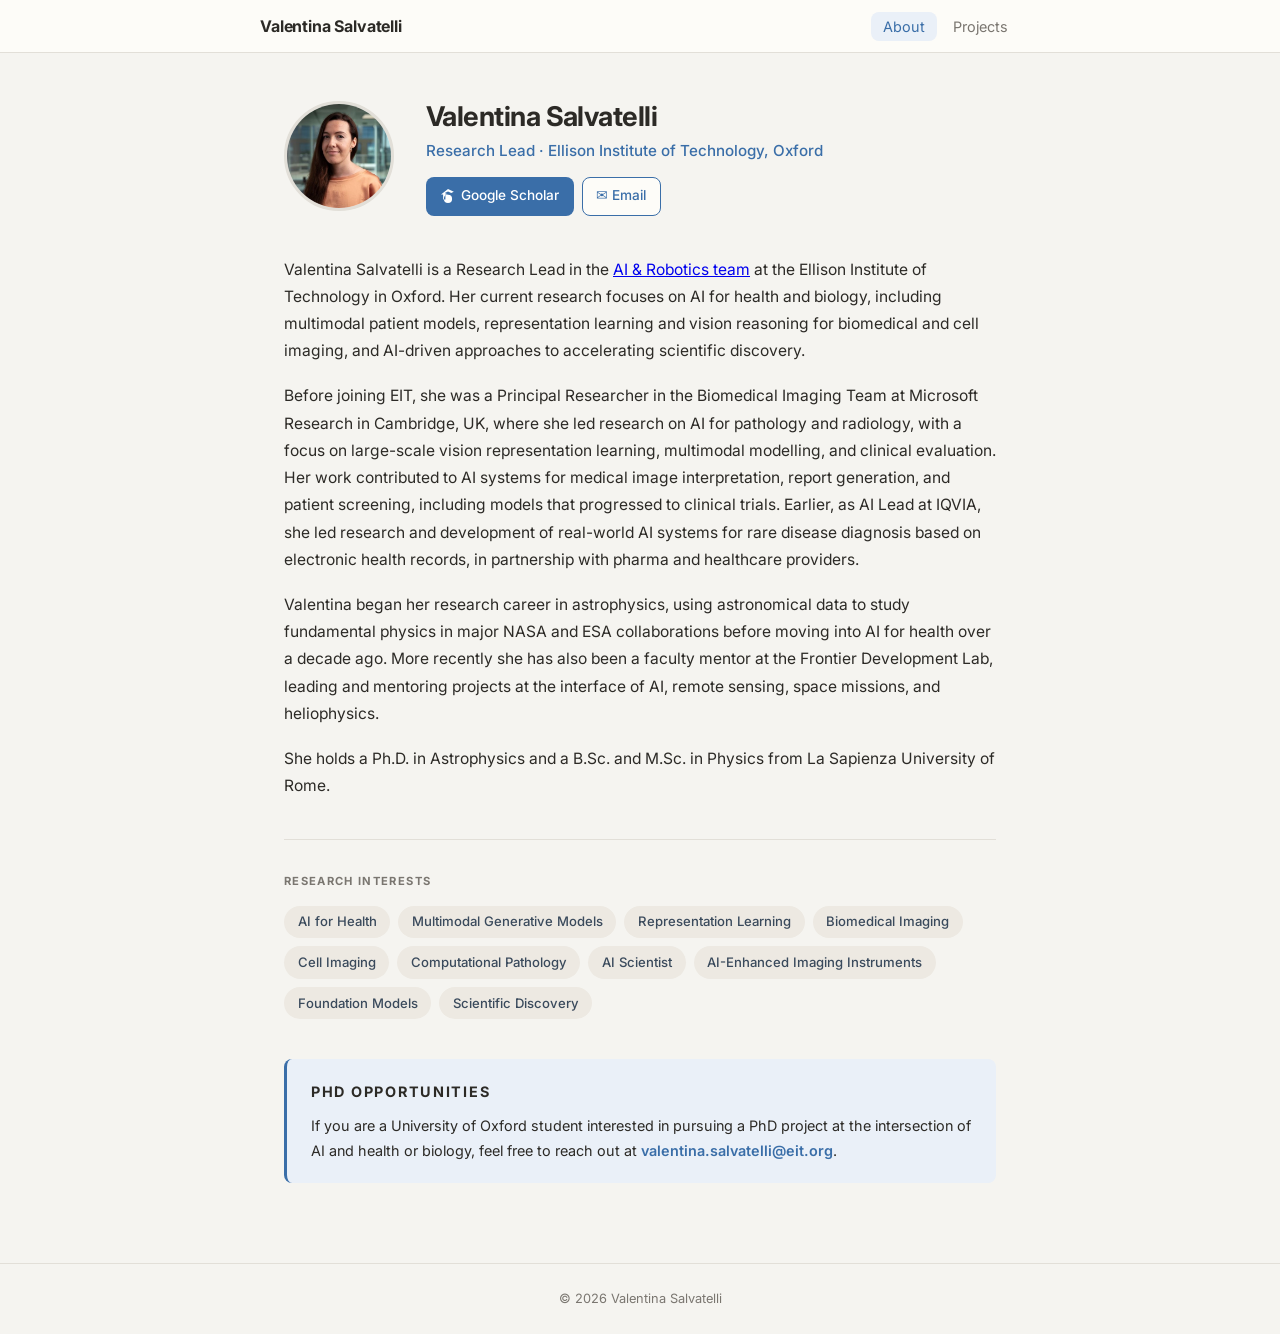
==== commit d15cf145: "add link" ====
--- a/index.html
+++ b/index.html
@@ -50,19 +50,19 @@
     <!-- Bio -->
     <section class="bio" aria-label="Biography">
   <p>
-    Valentina Salvatelli is a Research Lead in the AI & Robotics team at the Ellison Institute of
+    Valentina Salvatelli is a Research Lead in the <a href="https://eit.org/air" target="_blank" rel="noopener">AI &amp; Robotics team</a> at the Ellison Institute of
     Technology in Oxford. Her current research focuses on AI for health and biology, including
     multimodal patient models, representation learning and vision reasoning for biomedical and
     cell imaging, and AI-driven approaches to accelerating scientific discovery.
   </p>
   <p>
-    Before joining EIT, she was a Principal Researcher at Microsoft Research in Cambridge, UK,
-    where she led research on AI for pathology and radiology, with a focus on large-scale vision
-    representation learning, multimodal modelling, and clinical evaluation. Her work contributed
-    to AI systems for medical image interpretation, report generation, and patient screening,
+    Before joining EIT, she was a Principal Researcher in the Biomedical Imaging Team at Microsoft 
+    Research in Cambridge, UK, where she led research on AI for pathology and radiology, with a 
+    focus on large-scale vision representation learning, multimodal modelling, and clinical evaluation. 
+    Her work contributed to AI systems for medical image interpretation, report generation, and patient screening,
     including models that progressed to clinical trials. Earlier, as AI Lead at IQVIA, she led
     research and development of real-world AI systems for rare disease diagnosis based on
-    electronic health records.
+    electronic health records, in partnership with pharma and healthcare providers.
   </p>
   <p>
     Valentina began her research career in astrophysics, using astronomical data to study fundamental
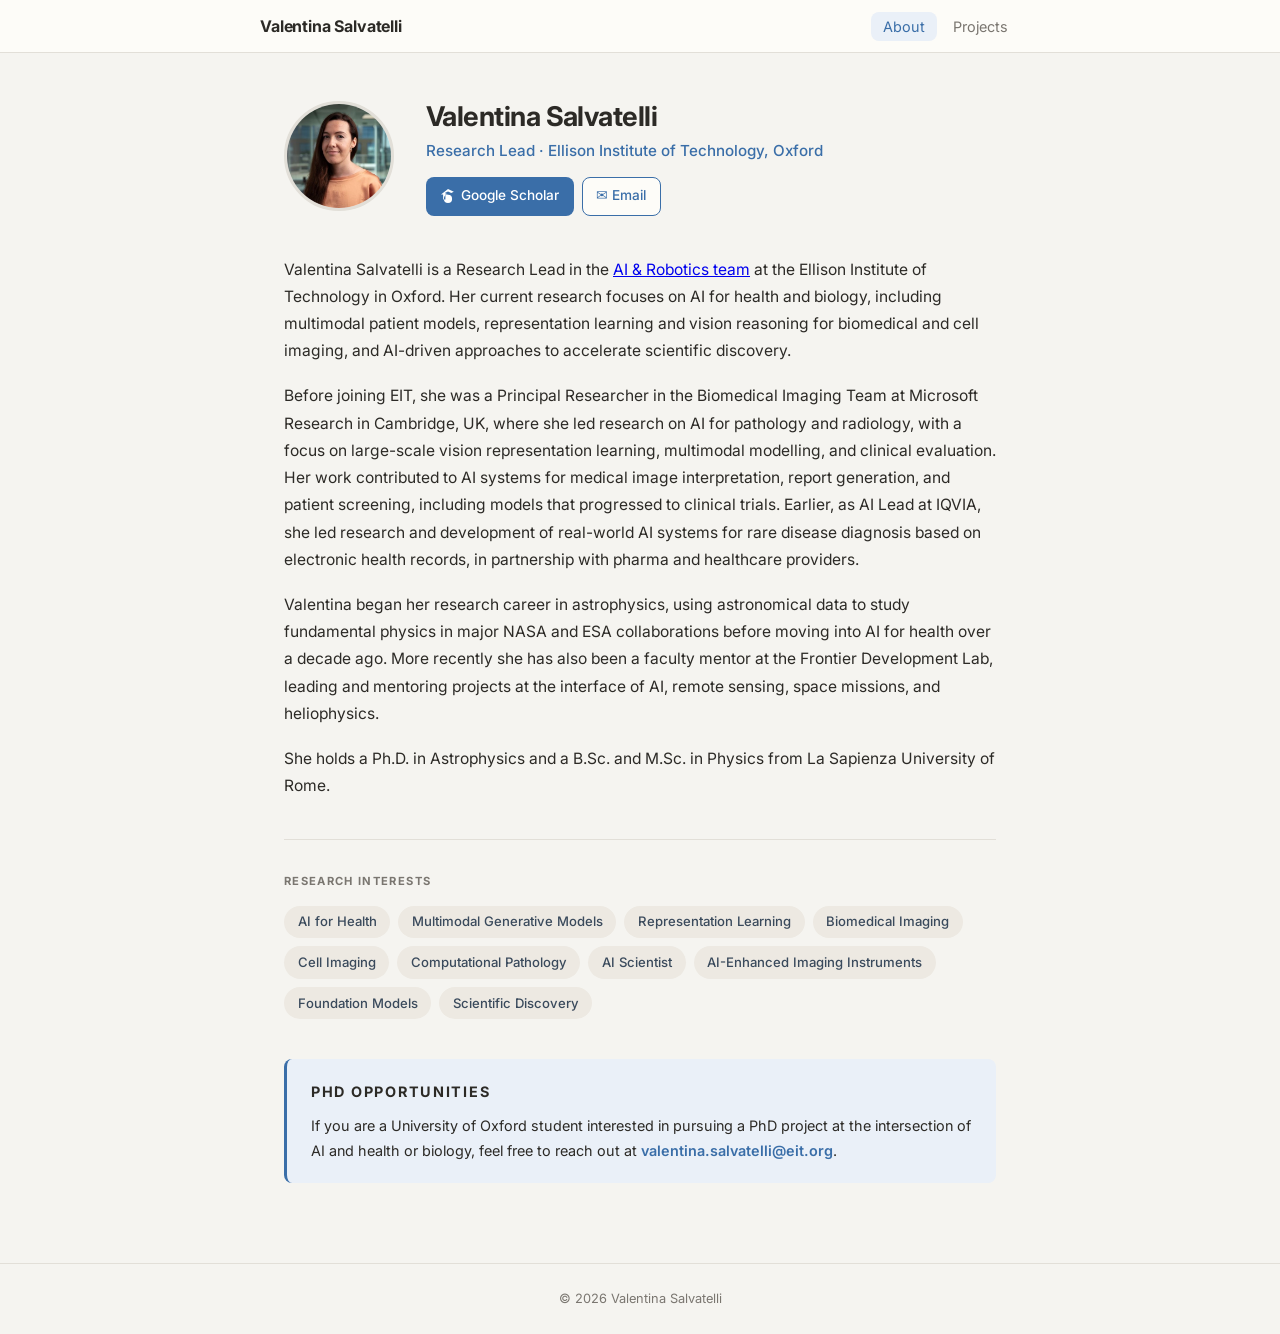
==== commit 2d5c7759: "few fixes" ====
--- a/index.html
+++ b/index.html
@@ -53,7 +53,7 @@
     Valentina Salvatelli is a Research Lead in the <a href="https://eit.org/air" target="_blank" rel="noopener">AI &amp; Robotics team</a> at the Ellison Institute of
     Technology in Oxford. Her current research focuses on AI for health and biology, including
     multimodal patient models, representation learning and vision reasoning for biomedical and
-    cell imaging, and AI-driven approaches to accelerating scientific discovery.
+    cell imaging, and AI-driven approaches to accelerate scientific discovery.
   </p>
   <p>
     Before joining EIT, she was a Principal Researcher in the Biomedical Imaging Team at Microsoft 
